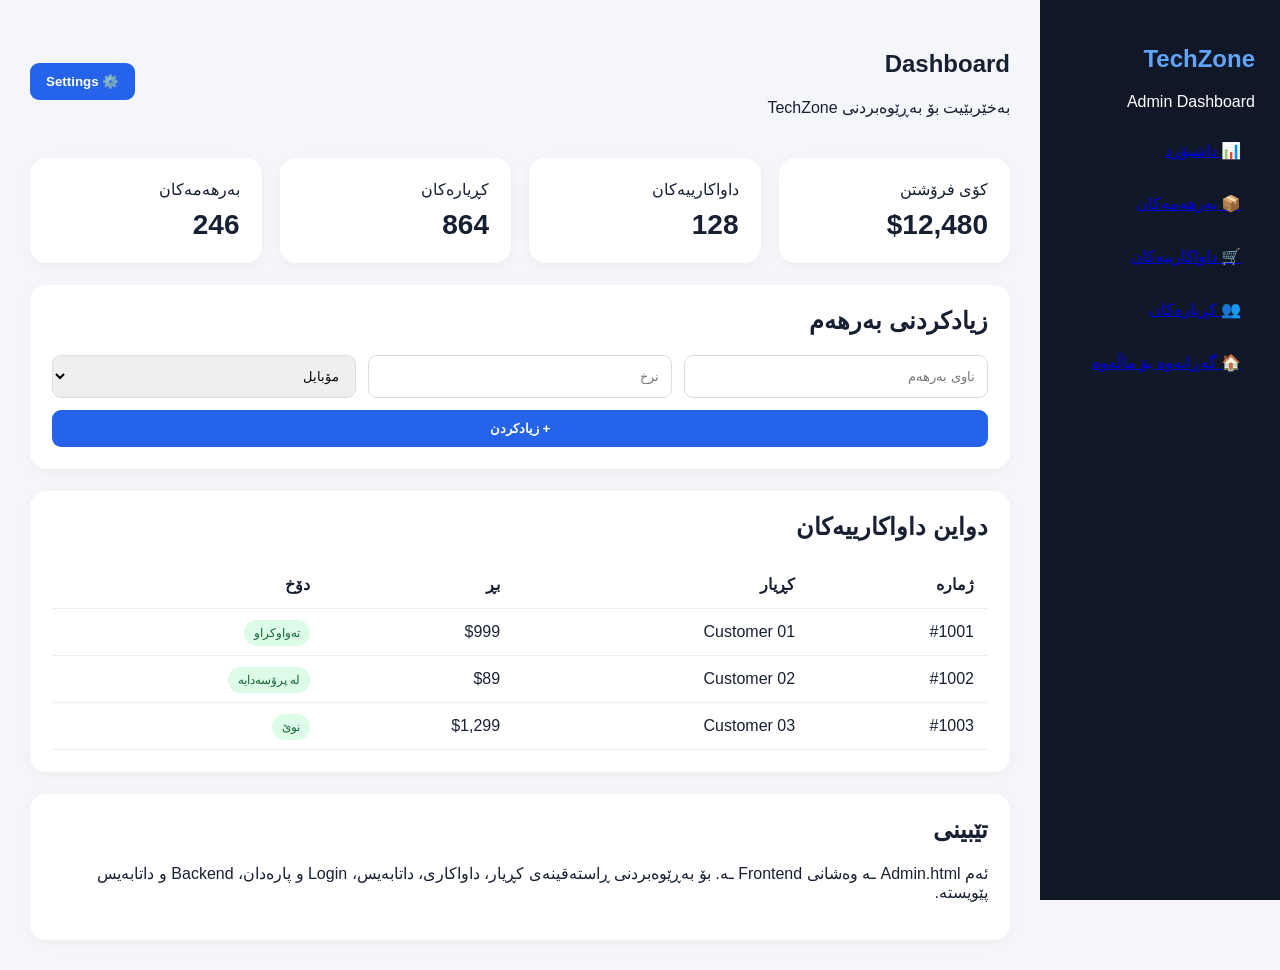
==== Admin.html @ 7cde3125 "Add files via upload" ====
<!doctype html>
<html lang="ku" dir="rtl">
<head>
<meta charset="utf-8"><meta name="viewport" content="width=device-width,initial-scale=1">
<title>TechZone | Admin Dashboard</title>
<style>
*{box-sizing:border-box}body{margin:0;font-family:Arial,Tahoma,sans-serif;background:#f4f6fa;color:#172033}.side{position:fixed;right:0;top:0;width:240px;height:100vh;background:#101828;color:#fff;padding:25px}.side h1{color:#60a5fa}.side a{display:block;padding:14px;margin:6px 0;border-radius:9px}.side a:hover{background:#ffffff15}.main{margin-right:240px;padding:30px}.head{display:flex;justify-content:space-between;align-items:center;margin-bottom:25px}.btn{border:0;border-radius:9px;padding:11px 16px;background:#2563eb;color:#fff;font-weight:bold;cursor:pointer}.stats{display:grid;grid-template-columns:repeat(4,1fr);gap:18px}.stat,.panel{background:#fff;border-radius:16px;padding:22px;box-shadow:0 3px 15px #0000000a}.stat b{font-size:28px;display:block;margin-top:10px}.panel{margin-top:22px}.panel h2{margin-top:0}table{width:100%;border-collapse:collapse}th,td{text-align:right;padding:14px;border-bottom:1px solid #eee}.badge{padding:6px 10px;border-radius:20px;background:#dcfce7;color:#166534;font-size:12px}.form{display:grid;grid-template-columns:repeat(3,1fr);gap:12px}.form input,.form select{padding:12px;border:1px solid #ddd;border-radius:9px}.form button{grid-column:1/-1}@media(max-width:800px){.side{position:static;width:100%;height:auto}.side a{display:inline-block}.main{margin:0;padding:18px}.stats{grid-template-columns:repeat(2,1fr)}.form{grid-template-columns:1fr}table{font-size:12px}}
</style></head>
<body>
<aside class="side"><h1>TechZone</h1><p>Admin Dashboard</p><a href="#dashboard">📊 داشبۆرد</a><a href="#products">📦 بەرهەمەکان</a><a href="#orders">🛒 داواکارییەکان</a><a href="#customers">👥 کڕیارەکان</a><a href="index.html">🏠 گەڕانەوە بۆ ماڵەوە</a></aside>
<main class="main"><div class="head"><div><h2 id="dashboard">Dashboard</h2><p>بەخێربێیت بۆ بەڕێوەبردنی TechZone</p></div><button class="btn" onclick="alert('Settings')">⚙️ Settings</button></div>
<div class="stats"><div class="stat">کۆی فرۆشتن<b>$12,480</b></div><div class="stat">داواکارییەکان<b>128</b></div><div class="stat">کڕیارەکان<b>864</b></div><div class="stat">بەرهەمەکان<b>246</b></div></div>
<div class="panel" id="products"><h2>زیادکردنی بەرهەم</h2><div class="form"><input id="name" placeholder="ناوی بەرهەم"><input id="price" placeholder="نرخ"><select id="cat"><option>مۆبایل</option><option>لاپتۆپ</option><option>هێدفۆن</option><option>PC Parts</option></select><button class="btn" onclick="add()">+ زیادکردن</button></div></div>
<div class="panel" id="orders"><h2>دواین داواکارییەکان</h2><table><tr><th>ژمارە</th><th>کڕیار</th><th>بڕ</th><th>دۆخ</th></tr><tr><td>#1001</td><td>Customer 01</td><td>$999</td><td><span class="badge">تەواوکراو</span></td></tr><tr><td>#1002</td><td>Customer 02</td><td>$89</td><td><span class="badge">لە پرۆسەدایە</span></td></tr><tr><td>#1003</td><td>Customer 03</td><td>$1,299</td><td><span class="badge">نوێ</span></td></tr></table></div>
<div class="panel" id="customers"><h2>تێبینی</h2><p>ئەم Admin.html ـە وەشانی Frontend ـە. بۆ بەڕێوەبردنی ڕاستەقینەی کڕیار، داواکاری، داتابەیس، Login و پارەدان، Backend و داتابەیس پێویستە.</p></div>
</main>
<script>function add(){let n=document.getElementById("name").value,p=document.getElementById("price").value,c=document.getElementById("cat").value;if(!n||!p)return alert("تکایە ناو و نرخ بنووسە");alert("بەرهەمەکە زیادکرا: "+n+" | "+p+" | "+c);document.getElementById("name").value="";document.getElementById("price").value=""}</script>
</body></html>
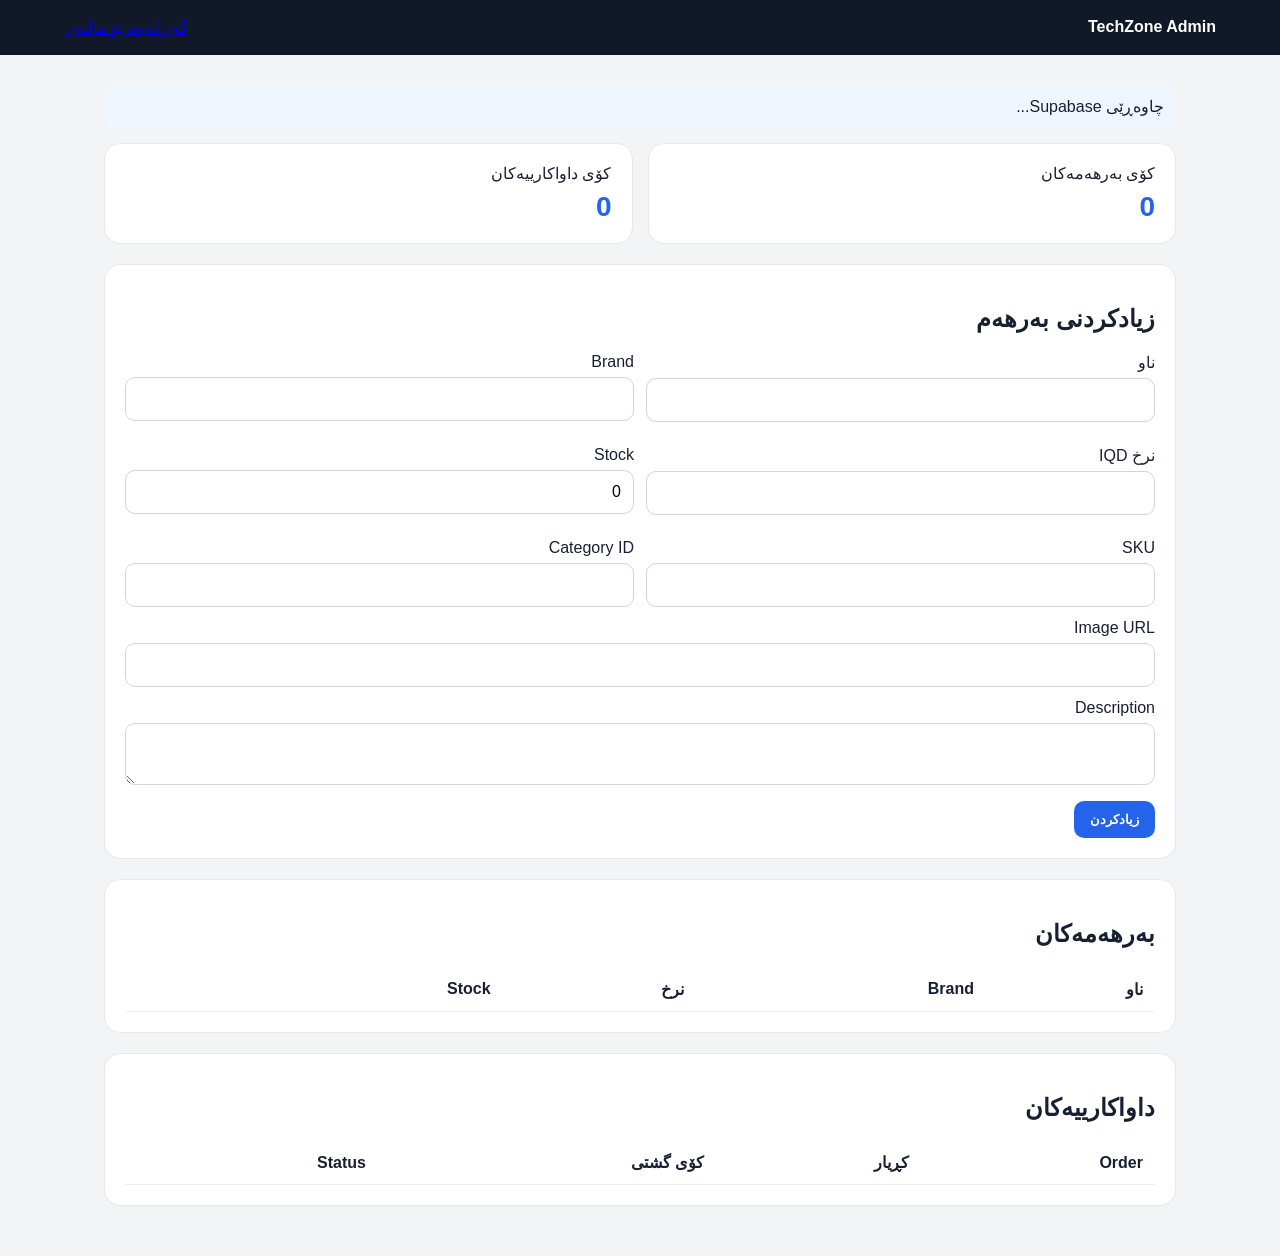
==== commit 6aa7956b: "Add files via upload" ====
--- a/Admin.html
+++ b/Admin.html
@@ -1,18 +1,27 @@
 <!doctype html>
 <html lang="ku" dir="rtl">
-<head>
-<meta charset="utf-8"><meta name="viewport" content="width=device-width,initial-scale=1">
-<title>TechZone | Admin Dashboard</title>
+<head><meta charset="utf-8"><meta name="viewport" content="width=device-width,initial-scale=1"><title>TechZone Admin</title>
 <style>
-*{box-sizing:border-box}body{margin:0;font-family:Arial,Tahoma,sans-serif;background:#f4f6fa;color:#172033}.side{position:fixed;right:0;top:0;width:240px;height:100vh;background:#101828;color:#fff;padding:25px}.side h1{color:#60a5fa}.side a{display:block;padding:14px;margin:6px 0;border-radius:9px}.side a:hover{background:#ffffff15}.main{margin-right:240px;padding:30px}.head{display:flex;justify-content:space-between;align-items:center;margin-bottom:25px}.btn{border:0;border-radius:9px;padding:11px 16px;background:#2563eb;color:#fff;font-weight:bold;cursor:pointer}.stats{display:grid;grid-template-columns:repeat(4,1fr);gap:18px}.stat,.panel{background:#fff;border-radius:16px;padding:22px;box-shadow:0 3px 15px #0000000a}.stat b{font-size:28px;display:block;margin-top:10px}.panel{margin-top:22px}.panel h2{margin-top:0}table{width:100%;border-collapse:collapse}th,td{text-align:right;padding:14px;border-bottom:1px solid #eee}.badge{padding:6px 10px;border-radius:20px;background:#dcfce7;color:#166534;font-size:12px}.form{display:grid;grid-template-columns:repeat(3,1fr);gap:12px}.form input,.form select{padding:12px;border:1px solid #ddd;border-radius:9px}.form button{grid-column:1/-1}@media(max-width:800px){.side{position:static;width:100%;height:auto}.side a{display:inline-block}.main{margin:0;padding:18px}.stats{grid-template-columns:repeat(2,1fr)}.form{grid-template-columns:1fr}table{font-size:12px}}
+*{box-sizing:border-box}body{margin:0;font-family:Arial,Tahoma,sans-serif;background:#f3f4f6;color:#172033}.bar{background:#111827;color:white;padding:18px 5%;display:flex;justify-content:space-between}.container{padding:30px 5%;max-width:1200px;margin:auto}.stats{display:grid;grid-template-columns:repeat(auto-fit,minmax(180px,1fr));gap:15px}.stat,.panel{background:white;border:1px solid #e5e7eb;border-radius:16px;padding:20px;margin-bottom:20px}.stat b{display:block;font-size:28px;color:#2563eb;margin-top:8px}.grid{display:grid;grid-template-columns:repeat(2,1fr);gap:12px}input,textarea{width:100%;padding:12px;border:1px solid #d1d5db;border-radius:10px;margin:6px 0 12px;font:inherit}.btn{border:0;border-radius:10px;padding:11px 16px;cursor:pointer;font-weight:700}.primary{background:#2563eb;color:white}.danger{background:#dc2626;color:white}.tablewrap{overflow:auto}table{width:100%;border-collapse:collapse}th,td{padding:12px;border-bottom:1px solid #eee;text-align:right;white-space:nowrap}.msg{padding:12px;border-radius:10px;background:#eff6ff;margin-bottom:15px}@media(max-width:700px){.grid{grid-template-columns:1fr}}
 </style></head>
-<body>
-<aside class="side"><h1>TechZone</h1><p>Admin Dashboard</p><a href="#dashboard">📊 داشبۆرد</a><a href="#products">📦 بەرهەمەکان</a><a href="#orders">🛒 داواکارییەکان</a><a href="#customers">👥 کڕیارەکان</a><a href="index.html">🏠 گەڕانەوە بۆ ماڵەوە</a></aside>
-<main class="main"><div class="head"><div><h2 id="dashboard">Dashboard</h2><p>بەخێربێیت بۆ بەڕێوەبردنی TechZone</p></div><button class="btn" onclick="alert('Settings')">⚙️ Settings</button></div>
-<div class="stats"><div class="stat">کۆی فرۆشتن<b>$12,480</b></div><div class="stat">داواکارییەکان<b>128</b></div><div class="stat">کڕیارەکان<b>864</b></div><div class="stat">بەرهەمەکان<b>246</b></div></div>
-<div class="panel" id="products"><h2>زیادکردنی بەرهەم</h2><div class="form"><input id="name" placeholder="ناوی بەرهەم"><input id="price" placeholder="نرخ"><select id="cat"><option>مۆبایل</option><option>لاپتۆپ</option><option>هێدفۆن</option><option>PC Parts</option></select><button class="btn" onclick="add()">+ زیادکردن</button></div></div>
-<div class="panel" id="orders"><h2>دواین داواکارییەکان</h2><table><tr><th>ژمارە</th><th>کڕیار</th><th>بڕ</th><th>دۆخ</th></tr><tr><td>#1001</td><td>Customer 01</td><td>$999</td><td><span class="badge">تەواوکراو</span></td></tr><tr><td>#1002</td><td>Customer 02</td><td>$89</td><td><span class="badge">لە پرۆسەدایە</span></td></tr><tr><td>#1003</td><td>Customer 03</td><td>$1,299</td><td><span class="badge">نوێ</span></td></tr></table></div>
-<div class="panel" id="customers"><h2>تێبینی</h2><p>ئەم Admin.html ـە وەشانی Frontend ـە. بۆ بەڕێوەبردنی ڕاستەقینەی کڕیار، داواکاری، داتابەیس، Login و پارەدان، Backend و داتابەیس پێویستە.</p></div>
+<body><header class="bar"><b>TechZone Admin</b><a href="index.html">گەڕانەوە بۆ ماڵپەڕ</a></header>
+<main class="container"><div id="notice" class="msg">چاوەڕێی Supabase...</div>
+<section class="stats"><div class="stat">کۆی بەرهەمەکان<b id="pc">0</b></div><div class="stat">کۆی داواکارییەکان<b id="oc">0</b></div></section>
+<section class="panel"><h2>زیادکردنی بەرهەم</h2><form id="form"><div class="grid">
+<div><label>ناو</label><input id="name" required></div><div><label>Brand</label><input id="brand"></div>
+<div><label>نرخ IQD</label><input id="price" type="number" min="0" required></div><div><label>Stock</label><input id="stock" type="number" min="0" value="0"></div>
+<div><label>SKU</label><input id="sku"></div><div><label>Category ID</label><input id="category_id"></div></div>
+<label>Image URL</label><input id="image_url"><label>Description</label><textarea id="description"></textarea>
+<button class="btn primary">زیادکردن</button></form></section>
+<section class="panel"><h2>بەرهەمەکان</h2><div class="tablewrap"><table><thead><tr><th>ناو</th><th>Brand</th><th>نرخ</th><th>Stock</th><th></th></tr></thead><tbody id="rows"></tbody></table></div></section>
+<section class="panel"><h2>داواکارییەکان</h2><div class="tablewrap"><table><thead><tr><th>Order</th><th>کڕیار</th><th>کۆی گشتی</th><th>Status</th></tr></thead><tbody id="orders"></tbody></table></div></section>
 </main>
-<script>function add(){let n=document.getElementById("name").value,p=document.getElementById("price").value,c=document.getElementById("cat").value;if(!n||!p)return alert("تکایە ناو و نرخ بنووسە");alert("بەرهەمەکە زیادکرا: "+n+" | "+p+" | "+c);document.getElementById("name").value="";document.getElementById("price").value=""}</script>
-</body></html>+<script type="module">
+import{createClient}from"https://esm.sh/@supabase/supabase-js@2";
+const SUPABASE_URL="YOUR_SUPABASE_URL",SUPABASE_KEY="YOUR_SUPABASE_PUBLISHABLE_OR_ANON_KEY";
+const supabase=createClient(SUPABASE_URL,SUPABASE_KEY);
+const esc=s=>String(s??"").replace(/[&<>"']/g,m=>({"&":"&amp;","<":"&lt;",">":"&gt;",'"':"&quot;","'":"&#039;"}[m])),money=n=>Number(n||0).toLocaleString("en-US")+" IQD";
+async function load(){let[p,o]=await Promise.all([supabase.from("products").select("*").order("created_at",{ascending:false}),supabase.from("orders").select("*").order("created_at",{ascending:false})]);if(p.error||o.error){document.getElementById("notice").textContent="کێشە لە Supabase. URL/Key و Admin role بپشکنە.";return}let ps=p.data||[],os=o.data||[];document.getElementById("pc").textContent=ps.length;document.getElementById("oc").textContent=os.length;document.getElementById("notice").textContent="پەیوەندی بە Supabase سەرکەوتووە ✅";document.getElementById("rows").innerHTML=ps.map(x=>`<tr><td>${esc(x.name)}</td><td>${esc(x.brand)}</td><td>${money(x.price)}</td><td>${x.stock}</td><td><button class="btn danger" onclick="removeProduct('${x.id}')">سڕینەوە</button></td></tr>`).join("");document.getElementById("orders").innerHTML=os.map(x=>`<tr><td>${esc(x.order_number)}</td><td>${esc(x.customer_name)}</td><td>${money(x.total)}</td><td>${esc(x.status)}</td></tr>`).join("")}
+document.getElementById("form").addEventListener("submit",async e=>{e.preventDefault();let name=document.getElementById("name").value.trim(),row={name,slug:name.toLowerCase().replace(/[^a-z0-9]+/g,"-")+"-"+Date.now(),brand:document.getElementById("brand").value.trim()||null,price:Number(document.getElementById("price").value),stock:Number(document.getElementById("stock").value||0),sku:document.getElementById("sku").value.trim()||null,category_id:document.getElementById("category_id").value.trim()||null,image_url:document.getElementById("image_url").value.trim()||null,description:document.getElementById("description").value.trim()||null,is_active:true};let{error}=await supabase.from("products").insert(row);if(error)alert(error.message);else{e.target.reset();load();alert("بەرهەمەکە زیادکرا ✅")}});
+window.removeProduct=async id=>{if(!confirm("دڵنیایت؟"))return;let{error}=await supabase.from("products").delete().eq("id",id);if(error)alert(error.message);else load()};load();
+</script></body></html>
